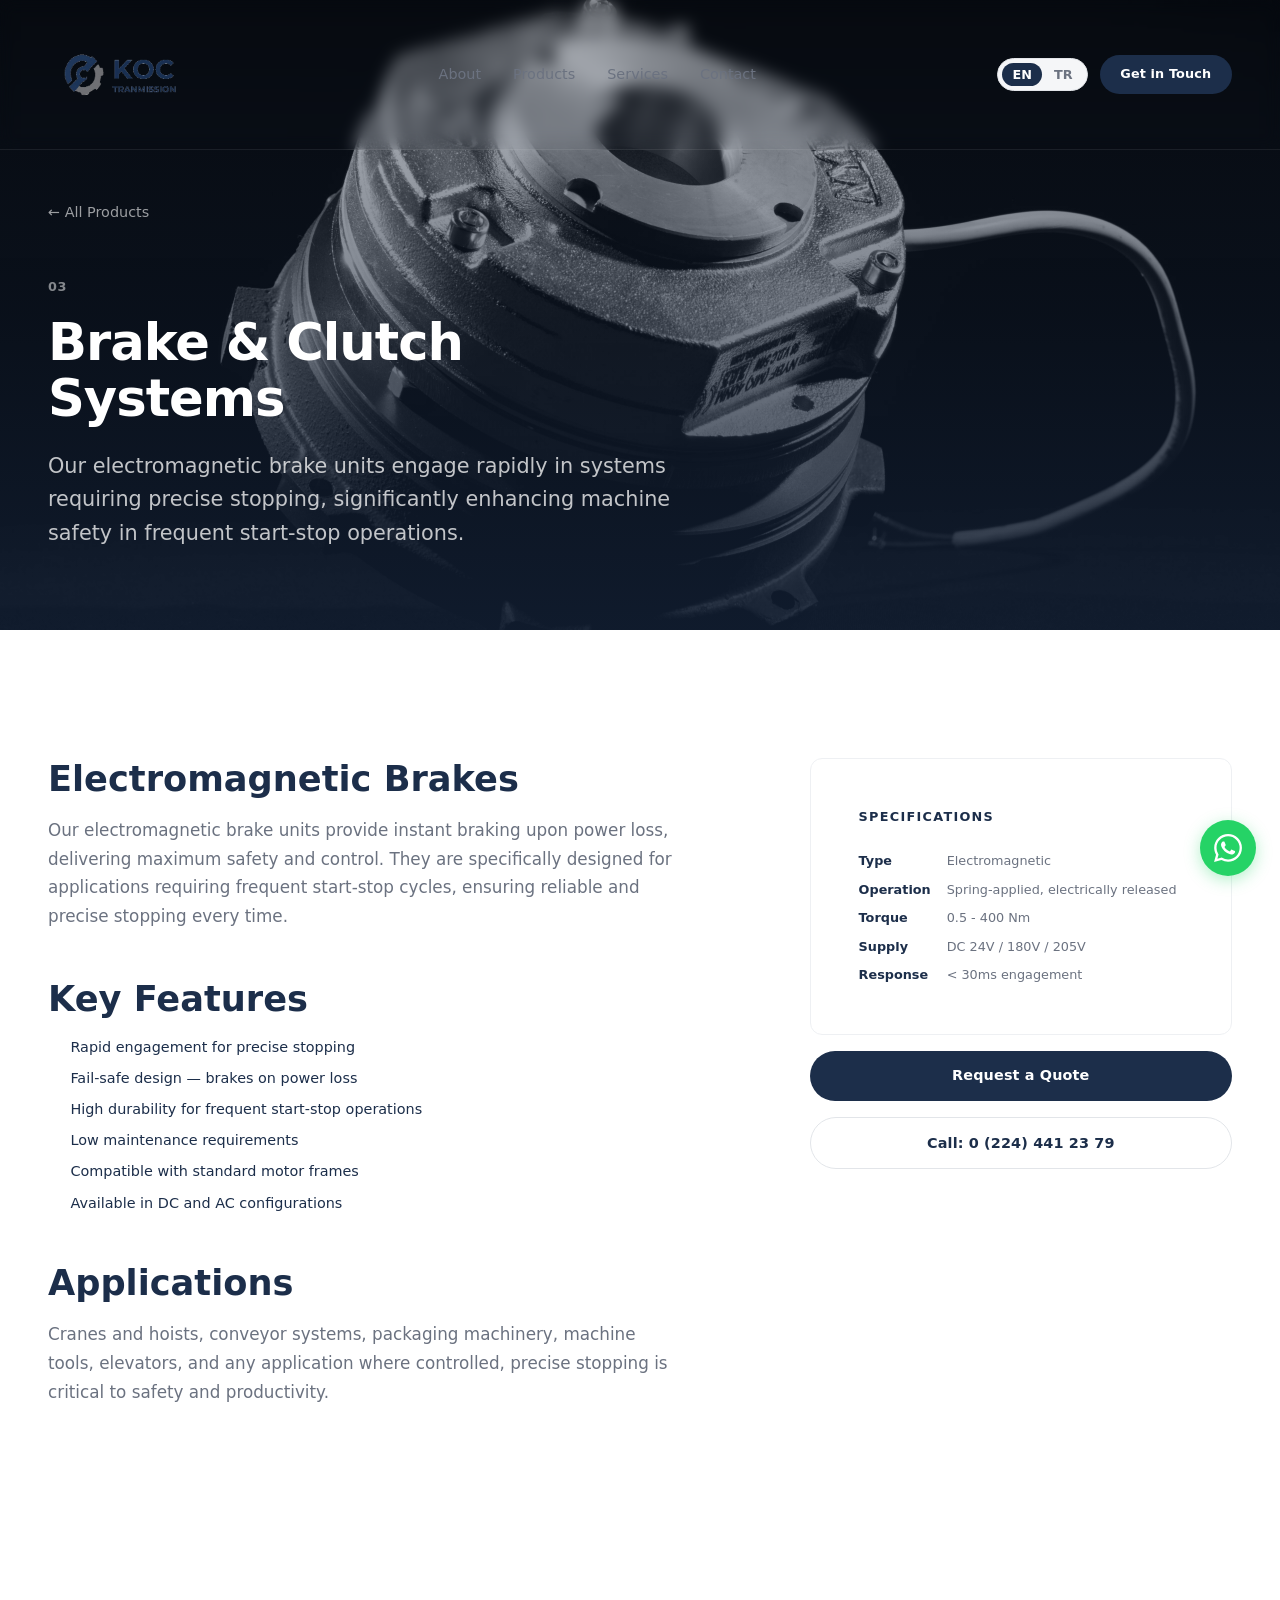
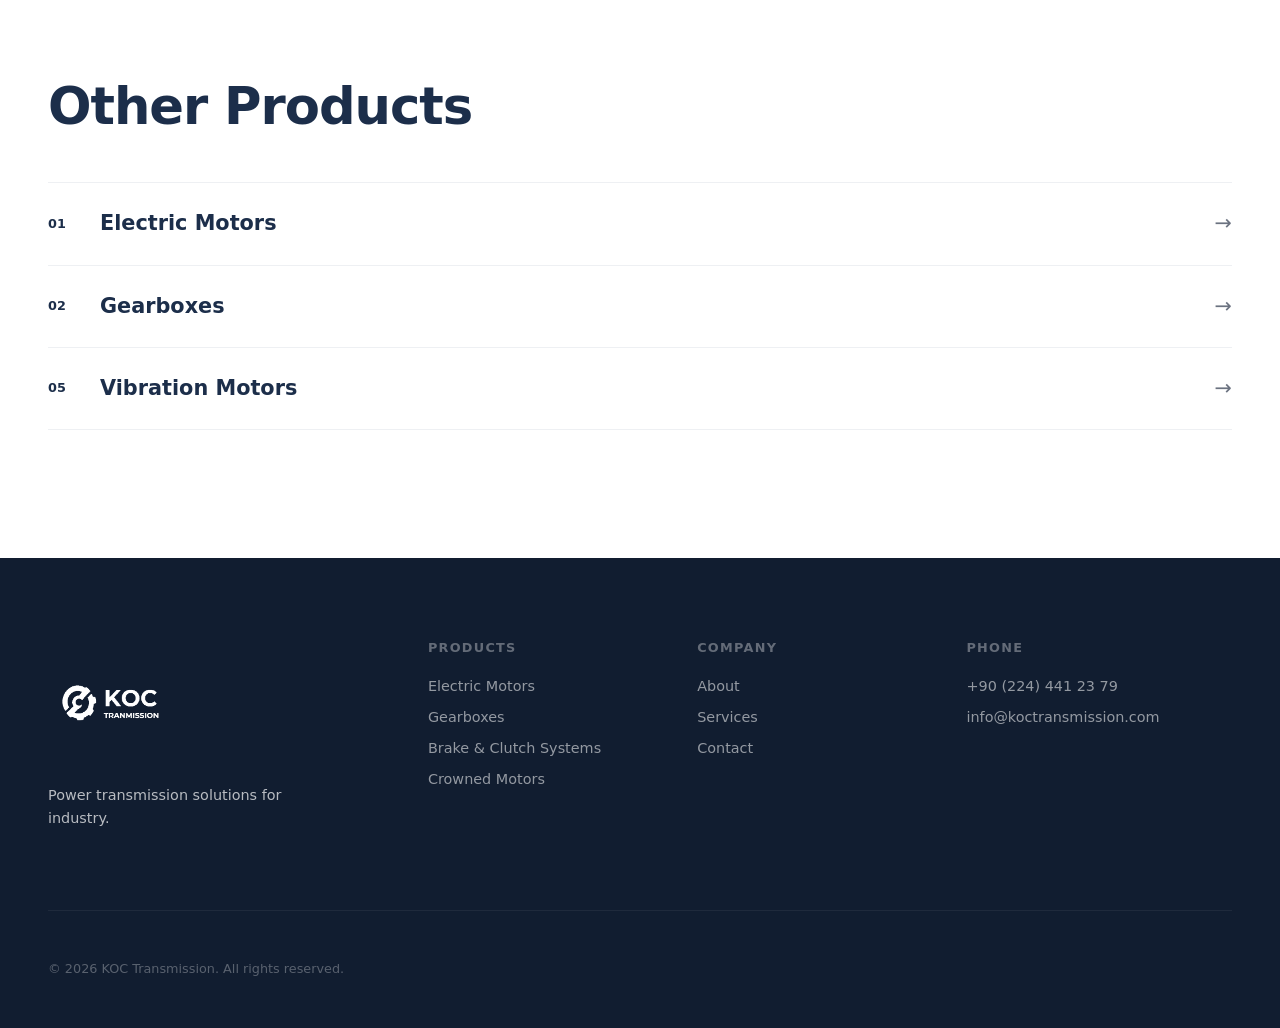
==== products/brake-clutch-systems.html @ 493fe233 "Initial commit: KOC Transmission site with logo/header/text updates" ====
<!DOCTYPE html>
<html lang="en">
<head>
  <meta charset="UTF-8">
  <meta name="viewport" content="width=device-width, initial-scale=1.0">
  <title>Brake & Clutch Systems — KOC Transmission</title>
  <meta name="description" content="Electromagnetic brakes and clutch systems for precise stopping and machine safety. KOC Transmission, Bursa.">
  <link rel="preconnect" href="https://api.fontshare.com">
  <link href="https://api.fontshare.com/v2/css?f[]=satoshi@400,500,700,900&display=swap" rel="stylesheet">
  <link rel="stylesheet" href="../css/style.css">
  <link rel="stylesheet" href="../css/product-detail.css">
</head>
<body>
  <nav class="nav nav--scrolled" id="nav">
    <div class="nav__inner">
      <a href="../index.html" class="nav__logo"><img src="../assets/logo.png" alt="KOC Transmission" class="nav__logo-img"></a>
      <div class="nav__links" id="navLinks"><a href="../index.html#about" data-i18n="nav.about">About</a><a href="../index.html#products" data-i18n="nav.products">Products</a><a href="../index.html#services" data-i18n="nav.services">Services</a><a href="../index.html#contact" data-i18n="nav.contact">Contact</a></div>
      <div class="nav__actions">
        <button class="lang-toggle" id="langToggle" aria-label="Switch language"><span class="lang-toggle__active">EN</span><span class="lang-toggle__inactive">TR</span></button>
        <a href="../index.html#contact" class="btn btn--primary btn--sm" data-i18n="nav.cta">Get in Touch</a>
        <button class="nav__burger" id="navBurger" aria-label="Toggle menu"><span></span><span></span><span></span></button>
      </div>
    </div>
  </nav>

  <section class="product-hero" style="background-image: url(../assets/photos/product-1.jpg)">
    <div class="container">
      <a href="../index.html#products" class="product-hero__back" data-i18n="product.back">&larr; All Products</a>
      <div class="product-hero__grid">
        <div class="product-hero__content" data-reveal>
          <span class="product-hero__index">03</span>
          <h1 class="product-hero__title" data-i18n="products.p3.title">Brake & Clutch Systems</h1>
          <p class="product-hero__lead" data-i18n="detail.p3.lead">Our electromagnetic brake units engage rapidly in systems requiring precise stopping, significantly enhancing machine safety in frequent start-stop operations.</p>
        </div>
        <div class="product-hero__icon" data-reveal>
          <svg width="80" height="80" viewBox="0 0 24 24" fill="none" stroke="currentColor" stroke-width="1"><rect x="3" y="3" width="18" height="18" rx="2"/><path d="M9 3v18M3 9h18"/></svg>
        </div>
      </div>
    </div>
  </section>

  <section class="product-detail section">
    <div class="container">
      <div class="product-detail__grid">
        <div class="product-detail__main" data-reveal>
          <h2 data-i18n="detail.p3.h1">Electromagnetic Brakes</h2>
          <p data-i18n="detail.p3.t1">Our electromagnetic brake units provide instant braking upon power loss, delivering maximum safety and control. They are specifically designed for applications requiring frequent start-stop cycles, ensuring reliable and precise stopping every time.</p>

          <h2 data-i18n="detail.p3.h2">Key Features</h2>
          <ul class="product-detail__features">
            <li data-i18n="detail.p3.f1">Rapid engagement for precise stopping</li>
            <li data-i18n="detail.p3.f2">Fail-safe design — brakes on power loss</li>
            <li data-i18n="detail.p3.f3">High durability for frequent start-stop operations</li>
            <li data-i18n="detail.p3.f4">Low maintenance requirements</li>
            <li data-i18n="detail.p3.f5">Compatible with standard motor frames</li>
            <li data-i18n="detail.p3.f6">Available in DC and AC configurations</li>
          </ul>

          <h2 data-i18n="detail.p3.h3">Applications</h2>
          <p data-i18n="detail.p3.t2">Cranes and hoists, conveyor systems, packaging machinery, machine tools, elevators, and any application where controlled, precise stopping is critical to safety and productivity.</p>
        </div>

        <aside class="product-detail__sidebar" data-reveal>
          <div class="product-detail__card">
            <h3 data-i18n="detail.sidebar.specs">Specifications</h3>
            <dl class="product-detail__specs">
              <dt data-i18n="detail.p3.s1l">Type</dt>
              <dd data-i18n="detail.p3.s1v">Electromagnetic</dd>
              <dt data-i18n="detail.p3.s2l">Operation</dt>
              <dd data-i18n="detail.p3.s2v">Spring-applied, electrically released</dd>
              <dt data-i18n="detail.p3.s3l">Torque</dt>
              <dd data-i18n="detail.p3.s3v">0.5 - 400 Nm</dd>
              <dt data-i18n="detail.p3.s4l">Supply</dt>
              <dd data-i18n="detail.p3.s4v">DC 24V / 180V / 205V</dd>
              <dt data-i18n="detail.p3.s5l">Response</dt>
              <dd data-i18n="detail.p3.s5v">< 30ms engagement</dd>
            </dl>
          </div>
          <a href="../index.html#contact" class="btn btn--primary btn--full" data-i18n="detail.cta">Request a Quote</a>
          <a href="tel:+902244412379" class="btn btn--ghost btn--full" data-i18n="detail.call">Call: 0 (224) 441 23 79</a>
        </aside>
      </div>
    </div>
  </section>

  <section class="related section">
    <div class="container">
      <h2 class="section__title" data-i18n="detail.related">Other Products</h2>
      <div class="related__grid">
        <a href="electric-motors.html" class="related__item" data-reveal><span class="related__num">01</span><span class="related__name" data-i18n="products.p1.title">Electric Motors</span><span class="related__arrow">&rarr;</span></a>
        <a href="gearboxes.html" class="related__item" data-reveal><span class="related__num">02</span><span class="related__name" data-i18n="products.p2.title">Gearboxes</span><span class="related__arrow">&rarr;</span></a>
        <a href="vibration-motors.html" class="related__item" data-reveal><span class="related__num">05</span><span class="related__name" data-i18n="products.p5.title">Vibration Motors</span><span class="related__arrow">&rarr;</span></a>
      </div>
    </div>
  </section>

  <footer class="footer"><div class="container"><div class="footer__grid"><div class="footer__brand"><img src="../assets/logo.png" alt="KOC Transmission" class="nav__logo-img"><p class="footer__tagline" data-i18n="footer.tagline">Power transmission solutions for industry.</p></div><div class="footer__col"><span class="footer__heading" data-i18n="footer.products">Products</span><a href="electric-motors.html" data-i18n="products.p1.title">Electric Motors</a><a href="gearboxes.html" data-i18n="products.p2.title">Gearboxes</a><a href="brake-clutch-systems.html" data-i18n="products.p3.title">Brake & Clutch Systems</a><a href="crowned-motors.html" data-i18n="products.p7.title">Crowned Motors</a></div><div class="footer__col"><span class="footer__heading" data-i18n="footer.company">Company</span><a href="../index.html#about" data-i18n="nav.about">About</a><a href="../index.html#services" data-i18n="nav.services">Services</a><a href="../index.html#contact" data-i18n="nav.contact">Contact</a></div><div class="footer__col"><span class="footer__heading" data-i18n="contact.phone">Phone</span><a href="tel:+902244412379">+90 (224) 441 23 79</a><a href="mailto:info@koctransmission.com">info@koctransmission.com</a></div></div><div class="footer__bottom"><p>&copy; 2026 KOC Transmission. <span data-i18n="footer.rights">All rights reserved.</span></p></div></div></footer>
  <a href="https://wa.me/905339537777" target="_blank" rel="noopener" class="whatsapp-fab" aria-label="WhatsApp"><svg width="28" height="28" viewBox="0 0 24 24" fill="currentColor"><path d="M17.472 14.382c-.297-.149-1.758-.867-2.03-.967-.273-.099-.471-.148-.67.15-.197.297-.767.966-.94 1.164-.173.199-.347.223-.644.075-.297-.15-1.255-.463-2.39-1.475-.883-.788-1.48-1.761-1.653-2.059-.173-.297-.018-.458.13-.606.134-.133.298-.347.446-.52.149-.174.198-.298.298-.497.099-.198.05-.371-.025-.52-.075-.149-.669-1.612-.916-2.207-.242-.579-.487-.5-.669-.51-.173-.008-.371-.01-.57-.01-.198 0-.52.074-.792.372-.272.297-1.04 1.016-1.04 2.479 0 1.462 1.065 2.875 1.213 3.074.149.198 2.096 3.2 5.077 4.487.709.306 1.262.489 1.694.625.712.227 1.36.195 1.871.118.571-.085 1.758-.719 2.006-1.413.248-.694.248-1.289.173-1.413-.074-.124-.272-.198-.57-.347m-5.421 7.403h-.004a9.87 9.87 0 01-5.031-1.378l-.361-.214-3.741.982.998-3.648-.235-.374a9.86 9.86 0 01-1.51-5.26c.001-5.45 4.436-9.884 9.888-9.884 2.64 0 5.122 1.03 6.988 2.898a9.825 9.825 0 012.893 6.994c-.003 5.45-4.437 9.884-9.885 9.884m8.413-18.297A11.815 11.815 0 0012.05 0C5.495 0 .16 5.335.157 11.892c0 2.096.547 4.142 1.588 5.945L.057 24l6.305-1.654a11.882 11.882 0 005.683 1.448h.005c6.554 0 11.89-5.335 11.893-11.893a11.821 11.821 0 00-3.48-8.413z"/></svg></a>
  <script src="../js/product-detail.js"></script>
</body>
</html>
---- css/style.css ----
/* ==========================================================================
   KOC TRANSMISSION — Design System
   Palette: Navy (#1c2e4a) / Grey (#8a8f96) / White (#ffffff)
   Font: Satoshi
   ========================================================================== */

*, *::before, *::after { margin: 0; padding: 0; box-sizing: border-box; }

:root {
  --c-navy: #1c2e4a;
  --c-navy-light: #2a4060;
  --c-navy-dark: #111d30;
  --c-grey: #8a8f96;
  --c-grey-light: #b0b4b9;
  --c-grey-dark: #5e6268;
  --c-white: #ffffff;
  --c-off-white: #f5f6f8;
  --c-bg: #ffffff;
  --c-bg-alt: #f5f6f8;
  --c-surface: #ffffff;
  --c-text: #1c2e4a;
  --c-text-muted: #6b7280;
  --c-accent: #1c2e4a;
  --c-accent-light: #2a4060;
  --c-border: #e2e5e9;
  --c-border-light: #eef0f3;

  --fs-xs: clamp(0.7rem, 0.65rem + 0.25vw, 0.8rem);
  --fs-sm: clamp(0.8rem, 0.75rem + 0.3vw, 0.9rem);
  --fs-base: clamp(0.95rem, 0.9rem + 0.3vw, 1.05rem);
  --fs-md: clamp(1.1rem, 1rem + 0.5vw, 1.3rem);
  --fs-lg: clamp(1.5rem, 1.2rem + 1.5vw, 2.2rem);
  --fs-xl: clamp(2rem, 1.5rem + 2.5vw, 3.2rem);
  --fs-xxl: clamp(2.5rem, 1.8rem + 3.5vw, 4.5rem);

  --sp-xs: 0.5rem;
  --sp-sm: 1rem;
  --sp-md: 1.5rem;
  --sp-lg: 3rem;
  --sp-xl: 5rem;
  --sp-xxl: 8rem;

  --ease-out: cubic-bezier(0.25, 0.46, 0.45, 0.94);
  --max-w: 1280px;
  --nav-h: 150px;
  --radius: 12px;
  --radius-sm: 8px;
}

html { scroll-behavior: smooth; -webkit-font-smoothing: antialiased; -moz-osx-font-smoothing: grayscale; }

body {
  font-family: 'Satoshi', system-ui, -apple-system, sans-serif;
  font-size: var(--fs-base);
  line-height: 1.6;
  color: var(--c-text);
  background: var(--c-bg);
  overflow-x: hidden;
}

a { color: inherit; text-decoration: none; transition: color 0.3s var(--ease-out); }
img { max-width: 100%; display: block; }
::selection { background: var(--c-navy); color: var(--c-white); }

.container { width: 100%; max-width: var(--max-w); margin: 0 auto; padding: 0 var(--sp-md); }
@media (min-width: 768px) { .container { padding: 0 var(--sp-lg); } }

/* --- SECTION --- */
.section { padding: var(--sp-xxl) 0; position: relative; }

.section__label {
  display: inline-block;
  font-size: var(--fs-xs);
  font-weight: 700;
  letter-spacing: 0.12em;
  text-transform: uppercase;
  color: var(--c-grey);
  margin-bottom: var(--sp-sm);
}

.section__title {
  font-size: var(--fs-xl);
  font-weight: 900;
  line-height: 1.1;
  letter-spacing: -0.02em;
  color: var(--c-navy);
  margin-bottom: var(--sp-md);
}

.section__desc {
  font-size: var(--fs-md);
  color: var(--c-text-muted);
  max-width: 540px;
  line-height: 1.5;
}

.section__header { margin-bottom: var(--sp-xl); }

/* --- BUTTONS --- */
.btn {
  display: inline-flex;
  align-items: center;
  justify-content: center;
  gap: 0.5rem;
  font-family: inherit;
  font-size: var(--fs-sm);
  font-weight: 600;
  letter-spacing: 0.01em;
  padding: 0.85rem 1.8rem;
  border-radius: 100px;
  border: none;
  cursor: pointer;
  transition: all 0.35s var(--ease-out);
  white-space: nowrap;
}

.btn--primary { background: var(--c-navy); color: var(--c-white); }
.btn--primary:hover {
  background: var(--c-navy-light);
  transform: translateY(-2px);
  box-shadow: 0 8px 24px rgba(28, 46, 74, 0.25);
}

.btn--ghost { background: transparent; color: var(--c-navy); border: 1.5px solid var(--c-border); }
.btn--ghost:hover { border-color: var(--c-navy); background: var(--c-navy); color: var(--c-white); }
.btn--sm { padding: 0.55rem 1.3rem; font-size: var(--fs-xs); }
.btn--full { width: 100%; }

/* ==========================================================================
   NAV
   ========================================================================== */
.nav {
  position: fixed;
  top: 0; left: 0; right: 0;
  z-index: 100;
  height: var(--nav-h);
  display: flex;
  align-items: center;
  transition: all 0.4s var(--ease-out);
  background: transparent;
}

.nav--scrolled {
  background: transparent;
  backdrop-filter: blur(8px);
  -webkit-backdrop-filter: blur(8px);
  border-bottom: 1px solid rgba(255, 255, 255, 0.08);
}

.nav__inner {
  display: flex;
  align-items: center;
  justify-content: space-between;
  width: 100%;
  max-width: var(--max-w);
  margin: 0 auto;
  padding: 0 var(--sp-md);
}
@media (min-width: 768px) { .nav__inner { padding: 0 var(--sp-lg); } }

.nav__logo {
  display: flex;
  align-items: center;
  gap: 0.5rem;
  z-index: 101;
}

.nav__logo-img {
  height: 150px;
  width: auto;
}

.footer__brand .nav__logo-img {
  height: 130px;
}

.nav__logo-mark {
  display: flex;
  align-items: center;
  justify-content: center;
  width: 38px;
  height: 38px;
  background: var(--c-navy);
  color: var(--c-white);
  font-size: 0.8rem;
  font-weight: 900;
  letter-spacing: 0.05em;
  border-radius: var(--radius-sm);
}

.nav__logo-text {
  font-size: var(--fs-sm);
  font-weight: 700;
  color: var(--c-navy);
  letter-spacing: -0.01em;
}

.nav__links { display: none; gap: 2rem; }
@media (min-width: 900px) { .nav__links { display: flex; } }

.nav__links a {
  font-size: var(--fs-sm);
  font-weight: 500;
  color: var(--c-text-muted);
  position: relative;
}
.nav__links a::after {
  content: '';
  position: absolute;
  bottom: -4px; left: 0;
  width: 0; height: 1.5px;
  background: var(--c-navy);
  transition: width 0.3s var(--ease-out);
}
.nav__links a:hover { color: var(--c-navy); }
.nav__links a:hover::after { width: 100%; }

.nav__actions { display: flex; align-items: center; gap: 0.75rem; z-index: 101; }

.lang-toggle {
  display: flex; align-items: center; gap: 2px;
  background: var(--c-bg-alt);
  border: 1px solid var(--c-border);
  border-radius: 100px;
  padding: 4px;
  cursor: pointer;
  font-family: inherit;
  font-size: var(--fs-xs);
  font-weight: 600;
}
.lang-toggle span {
  display: flex; align-items: center; justify-content: center;
  padding: 4px 10px;
  border-radius: 100px;
  transition: all 0.3s var(--ease-out);
}
.lang-toggle__active { background: var(--c-navy); color: var(--c-white); }
.lang-toggle__inactive { color: var(--c-text-muted); }

.nav__burger {
  display: flex; flex-direction: column; gap: 5px;
  background: none; border: none; cursor: pointer; padding: 4px;
}
@media (min-width: 900px) { .nav__burger { display: none; } }
.nav__burger span {
  display: block; width: 22px; height: 2px;
  background: var(--c-navy); border-radius: 2px;
  transition: all 0.3s var(--ease-out); transform-origin: center;
}
.nav__burger.active span:nth-child(1) { transform: rotate(45deg) translate(5px, 5px); }
.nav__burger.active span:nth-child(2) { opacity: 0; }
.nav__burger.active span:nth-child(3) { transform: rotate(-45deg) translate(5px, -5px); }

.nav__actions .btn { display: none; }
@media (min-width: 900px) { .nav__actions .btn { display: inline-flex; } }

.nav__links.mobile-open {
  display: flex; flex-direction: column;
  position: fixed; top: 0; left: 0; right: 0; bottom: 0;
  background: var(--c-white); z-index: 100;
  align-items: center; justify-content: center; gap: 2.5rem;
}
.nav__links.mobile-open a { font-size: var(--fs-lg); font-weight: 700; color: var(--c-navy); }

/* ==========================================================================
   HERO
   ========================================================================== */
.hero {
  min-height: 100dvh;
  display: flex;
  align-items: center;
  position: relative;
  padding: calc(var(--nav-h) + var(--sp-lg)) var(--sp-md) var(--sp-lg);
  overflow: hidden;
  background: linear-gradient(135deg, var(--c-navy-dark) 0%, var(--c-navy) 50%, var(--c-navy-light) 100%);
  background-size: cover;
  background-position: center;
  color: var(--c-white);
}

.hero[style*="background-image"] .hero__bg {
  background: linear-gradient(135deg, rgba(17,29,48,0.88) 0%, rgba(28,46,74,0.82) 50%, rgba(42,64,96,0.78) 100%);
}

.hero__bg {
  position: absolute; inset: 0;
  background:
    radial-gradient(ellipse 70% 50% at 80% 30%, rgba(255,255,255,0.04) 0%, transparent 70%),
    radial-gradient(ellipse 50% 40% at 10% 80%, rgba(138,143,150,0.08) 0%, transparent 70%);
  pointer-events: none;
}

.hero__bg::before {
  content: '';
  position: absolute;
  top: 10%; right: -5%;
  width: 400px; height: 400px;
  border-radius: 50%;
  border: 1px solid rgba(255,255,255,0.06);
  animation: heroOrb 20s linear infinite;
}
.hero__bg::after {
  content: '';
  position: absolute;
  bottom: 15%; left: 5%;
  width: 250px; height: 250px;
  border-radius: 50%;
  border: 1px solid rgba(255,255,255,0.04);
  animation: heroOrb 15s linear infinite reverse;
}
@keyframes heroOrb { from { transform: rotate(0deg); } to { transform: rotate(360deg); } }

.hero__content { position: relative; max-width: 720px; z-index: 1; margin: 0 auto; }
@media (min-width: 768px) {
  .hero { padding-left: var(--sp-lg); padding-right: var(--sp-lg); }
  .hero__content { margin: 0; margin-left: 5%; }
}

.hero__label { margin-bottom: var(--sp-md); }
.hero__label span {
  display: inline-block;
  font-size: var(--fs-xs);
  font-weight: 700;
  letter-spacing: 0.14em;
  text-transform: uppercase;
  color: rgba(255,255,255,0.7);
  padding: 6px 14px;
  border: 1px solid rgba(255,255,255,0.2);
  border-radius: 100px;
}

.hero__title {
  font-size: var(--fs-xxl);
  font-weight: 900;
  line-height: 1.05;
  letter-spacing: -0.03em;
  color: var(--c-white);
  margin-bottom: var(--sp-md);
}
.hero__title--accent { color: var(--c-grey-light); }

.hero__sub {
  font-size: var(--fs-md);
  color: rgba(255,255,255,0.7);
  line-height: 1.6;
  max-width: 520px;
  margin-bottom: var(--sp-lg);
}

.hero__actions { display: flex; flex-wrap: wrap; gap: var(--sp-sm); margin-bottom: var(--sp-xl); }
.hero__actions .btn--primary { background: var(--c-white); color: var(--c-navy); }
.hero__actions .btn--primary:hover { background: var(--c-off-white); box-shadow: 0 8px 24px rgba(0,0,0,0.2); }
.hero__actions .btn--ghost { border-color: rgba(255,255,255,0.3); color: var(--c-white); }
.hero__actions .btn--ghost:hover { background: rgba(255,255,255,0.1); border-color: rgba(255,255,255,0.5); color: var(--c-white); }

.hero__stats {
  display: flex;
  gap: var(--sp-lg);
  padding-top: var(--sp-lg);
  border-top: 1px solid rgba(255,255,255,0.12);
}
.hero__stat { display: flex; flex-direction: column; }
.hero__stat-row { display: flex; align-items: baseline; }
.hero__stat-num { font-size: var(--fs-lg); font-weight: 900; color: var(--c-white); line-height: 1; }
.hero__stat-plus { font-size: var(--fs-lg); font-weight: 900; color: var(--c-grey-light); line-height: 1; }
.hero__stat-label { font-size: var(--fs-xs); color: rgba(255,255,255,0.5); margin-top: 4px; }

.hero__scroll {
  position: absolute;
  bottom: 2rem; right: 2rem;
  display: none;
  flex-direction: column;
  align-items: center;
  gap: 0.75rem;
}
@media (min-width: 768px) { .hero__scroll { display: flex; } }
.hero__scroll span {
  font-size: var(--fs-xs);
  letter-spacing: 0.1em;
  text-transform: uppercase;
  color: rgba(255,255,255,0.4);
  writing-mode: vertical-rl;
}
.hero__scroll-line {
  width: 1px; height: 60px;
  background: rgba(255,255,255,0.15);
  position: relative; overflow: hidden;
}
.hero__scroll-line::after {
  content: '';
  position: absolute; top: -100%; left: 0;
  width: 100%; height: 40%;
  background: var(--c-white);
  animation: scrollLine 2s var(--ease-out) infinite;
}
@keyframes scrollLine { 0% { top: -40%; } 100% { top: 100%; } }

/* ==========================================================================
   ABOUT
   ========================================================================== */
.about { background: var(--c-bg-alt); }
.about__grid { display: grid; gap: var(--sp-xl); }
@media (min-width: 768px) {
  .about__grid { grid-template-columns: 1fr 1.3fr; gap: var(--sp-xxl); align-items: start; }
}
.about__left .section__title { position: sticky; top: calc(var(--nav-h) + var(--sp-lg)); }
/* About images */
.about__images {
  margin-top: var(--sp-lg);
}
.about__img {
  width: 100%;
  object-fit: cover;
  border-radius: var(--radius);
}
.about__img--full { height: 300px; }
@media (max-width: 600px) {
  .about__img--full { height: 200px; }
}

.about__lead { font-size: var(--fs-md); color: var(--c-text); line-height: 1.6; margin-bottom: var(--sp-md); font-weight: 500; }
.about__text { font-size: var(--fs-base); color: var(--c-text-muted); line-height: 1.7; margin-bottom: var(--sp-lg); }

.about__highlights {
  display: flex; flex-wrap: wrap; gap: var(--sp-md);
  padding-top: var(--sp-lg);
  border-top: 1px solid var(--c-border);
}
.about__highlight { display: flex; flex-direction: column; min-width: 120px; }
.about__highlight-num { font-size: var(--fs-lg); font-weight: 900; color: var(--c-navy); line-height: 1; }
.about__highlight-label { font-size: var(--fs-sm); font-weight: 700; color: var(--c-navy); }
.about__highlight-sub { font-size: var(--fs-xs); color: var(--c-text-muted); margin-top: 2px; }

/* ==========================================================================
   PRODUCTS
   ========================================================================== */
.products__grid { display: grid; gap: var(--sp-sm); }
@media (min-width: 600px) { .products__grid { grid-template-columns: repeat(2, 1fr); } }
@media (min-width: 1000px) {
  .products__grid { grid-template-columns: repeat(2, 1fr); }
  .product-card--featured { grid-row: span 2; }
}

.product-card {
  position: relative;
  display: flex; flex-direction: column;
  border-radius: var(--radius);
  transition: all 0.4s var(--ease-out);
  overflow: hidden;
  cursor: pointer;
  min-height: 320px;
  border: none;
}
.product-card:hover {
  transform: translateY(-4px);
  box-shadow: 0 20px 60px rgba(28, 46, 74, 0.2);
}

.product-card__img {
  position: absolute;
  inset: 0;
  width: 100%;
  height: 100%;
  object-fit: cover;
  transition: transform 0.6s var(--ease-out);
  z-index: 0;
}
.product-card:hover .product-card__img { transform: scale(1.08); }

.product-card__body {
  position: relative;
  z-index: 1;
  padding: var(--sp-lg);
  display: flex;
  flex-direction: column;
  flex: 1;
  justify-content: flex-end;
  background: linear-gradient(0deg, rgba(17,29,48,0.92) 0%, rgba(17,29,48,0.6) 50%, rgba(17,29,48,0.15) 100%);
}

.product-card__index { font-size: var(--fs-xs); font-weight: 700; color: rgba(255,255,255,0.5); margin-bottom: var(--sp-xs); }
.product-card__title { font-size: var(--fs-md); font-weight: 700; color: var(--c-white); margin-bottom: var(--sp-xs); line-height: 1.2; }
.product-card__desc { font-size: var(--fs-sm); color: rgba(255,255,255,0.7); line-height: 1.5; }
.product-card__link {
  display: inline-block; margin-top: var(--sp-sm);
  font-size: var(--fs-xs); font-weight: 600;
  color: var(--c-white); letter-spacing: 0.02em;
  transition: letter-spacing 0.3s var(--ease-out);
  opacity: 0.8;
}
.product-card:hover .product-card__link { letter-spacing: 0.06em; opacity: 1; }

/* Featured card - taller */
.product-card--featured { min-height: 400px; }
@media (min-width: 1000px) { .product-card--featured { grid-row: span 2; min-height: auto; } }

/* Tool card (no image) */
.product-card--tool {
  background: var(--c-bg-alt);
  border: 2px dashed var(--c-border);
  min-height: 200px;
}
.product-card--tool .product-card__body {
  background: none;
  justify-content: center;
}
.product-card--tool .product-card__index { color: var(--c-text-muted); }
.product-card--tool .product-card__title { color: var(--c-navy); }
.product-card--tool .product-card__desc { color: var(--c-text-muted); }
.product-card--tool .product-card__link { color: var(--c-navy); }

/* ==========================================================================
   PARTNERS
   ========================================================================== */
.partners { background: var(--c-white); padding: var(--sp-xl) 0; }
.partners .section__header { text-align: center; }
.partners .section__title { margin: 0 auto var(--sp-md); }

.partners__grid {
  display: grid;
  grid-template-columns: repeat(4, 1fr);
  gap: var(--sp-md);
  align-items: center;
}
@media (max-width: 768px) { .partners__grid { grid-template-columns: repeat(3, 1fr); } }
@media (max-width: 480px) { .partners__grid { grid-template-columns: repeat(2, 1fr); } }

.partners__item {
  display: flex;
  align-items: center;
  justify-content: center;
  padding: var(--sp-md);
  background: var(--c-bg-alt);
  border-radius: var(--radius-sm);
  border: 1px solid var(--c-border-light);
  transition: all 0.3s var(--ease-out);
  min-height: 80px;
}
.partners__item:hover {
  border-color: var(--c-border);
  box-shadow: 0 4px 16px rgba(28, 46, 74, 0.06);
}
.partners__item img {
  max-height: 50px;
  max-width: 120px;
  width: auto;
  object-fit: contain;
  filter: grayscale(100%);
  opacity: 0.6;
  transition: all 0.3s var(--ease-out);
}
.partners__item:hover img {
  filter: grayscale(0%);
  opacity: 1;
}

/* ==========================================================================
   SERVICES
   ========================================================================== */
.services { background: var(--c-bg-alt); }
.services__list { display: flex; flex-direction: column; }

.service {
  display: flex; gap: var(--sp-md);
  padding: var(--sp-lg) 0;
  border-bottom: 1px solid var(--c-border-light);
  transition: all 0.3s var(--ease-out);
}
.service:first-child { border-top: 1px solid var(--c-border-light); }
.service:hover { padding-left: var(--sp-sm); }

.service__num { font-size: var(--fs-xs); font-weight: 700; color: var(--c-grey); min-width: 32px; padding-top: 4px; }
.service__content { flex: 1; }
.service__title { font-size: var(--fs-md); font-weight: 700; color: var(--c-navy); margin-bottom: 0.35rem; }
.service__desc { font-size: var(--fs-sm); color: var(--c-text-muted); line-height: 1.6; max-width: 600px; }
@media (min-width: 768px) {
  .service { gap: var(--sp-lg); }
  .service__num { font-size: var(--fs-sm); min-width: 48px; }
}

/* ==========================================================================
   CONTACT
   ========================================================================== */
.contact__grid { display: grid; gap: var(--sp-xl); }
@media (min-width: 768px) { .contact__grid { grid-template-columns: 1fr 1fr; gap: var(--sp-xxl); } }

.contact__text { font-size: var(--fs-base); color: var(--c-text-muted); line-height: 1.7; margin-bottom: var(--sp-lg); }
.contact__details { display: flex; flex-direction: column; gap: var(--sp-md); }
.contact__detail { display: flex; flex-direction: column; gap: 2px; }
.contact__detail-label {
  font-size: var(--fs-xs); font-weight: 700;
  letter-spacing: 0.1em; text-transform: uppercase;
  color: var(--c-grey); margin-bottom: 4px;
}
.contact__detail a, .contact__detail p { font-size: var(--fs-sm); color: var(--c-text-muted); line-height: 1.6; }
.contact__detail a:hover { color: var(--c-navy); }

.contact__form {
  background: var(--c-bg-alt);
  padding: var(--sp-lg);
  border: 1px solid var(--c-border-light);
  border-radius: var(--radius);
}
.form__group { margin-bottom: var(--sp-md); }
.form__group label { display: block; font-size: var(--fs-xs); font-weight: 600; color: var(--c-text); margin-bottom: 6px; }
.form__group input, .form__group textarea {
  width: 100%; font-family: inherit; font-size: var(--fs-sm);
  padding: 0.75rem 1rem;
  border: 1px solid var(--c-border);
  border-radius: var(--radius-sm);
  background: var(--c-white);
  color: var(--c-text);
  transition: border-color 0.3s var(--ease-out), box-shadow 0.3s var(--ease-out);
  outline: none;
}
.form__group input:focus, .form__group textarea:focus {
  border-color: var(--c-navy);
  box-shadow: 0 0 0 3px rgba(28, 46, 74, 0.08);
}
.form__group textarea { resize: vertical; min-height: 120px; }

/* ==========================================================================
   FOOTER
   ========================================================================== */
.footer {
  background: var(--c-navy-dark);
  color: rgba(255, 255, 255, 0.7);
  padding: var(--sp-xl) 0 var(--sp-lg);
}
.footer__grid { display: grid; gap: var(--sp-lg); margin-bottom: var(--sp-xl); }
@media (min-width: 768px) { .footer__grid { grid-template-columns: 1.5fr 1fr 1fr 1.2fr; } }

.footer__brand .nav__logo-mark { margin-bottom: var(--sp-sm); background: rgba(255,255,255,0.1); }
.footer__brand .nav__logo-img { margin-bottom: var(--sp-sm); filter: brightness(0) invert(1); }
.footer__tagline { font-size: var(--fs-sm); line-height: 1.6; max-width: 260px; }

.footer__col { display: flex; flex-direction: column; gap: 0.5rem; }
.footer__heading { font-size: var(--fs-xs); font-weight: 700; letter-spacing: 0.1em; text-transform: uppercase; color: rgba(255,255,255,0.35); margin-bottom: 0.5rem; }
.footer__col a { font-size: var(--fs-sm); color: rgba(255,255,255,0.55); transition: color 0.3s var(--ease-out); }
.footer__col a:hover { color: var(--c-white); }

.footer__bottom { padding-top: var(--sp-lg); border-top: 1px solid rgba(255,255,255,0.06); }
.footer__bottom p { font-size: var(--fs-xs); color: rgba(255,255,255,0.3); }

/* ==========================================================================
   WHATSAPP FAB
   ========================================================================== */
.whatsapp-fab {
  position: fixed; bottom: 1.5rem; right: 1.5rem;
  z-index: 90;
  width: 56px; height: 56px;
  display: flex; align-items: center; justify-content: center;
  background: #25d366; color: #fff;
  border-radius: 50%;
  box-shadow: 0 4px 16px rgba(37, 211, 102, 0.35);
  transition: all 0.35s var(--ease-out);
}
.whatsapp-fab:hover { transform: translateY(-3px) scale(1.05); box-shadow: 0 8px 28px rgba(37, 211, 102, 0.45); }

/* ==========================================================================
   REVEAL
   ========================================================================== */
[data-reveal] {
  opacity: 0;
  transform: translateY(30px);
  transition: opacity 0.8s var(--ease-out), transform 0.8s var(--ease-out);
}
[data-reveal].revealed { opacity: 1; transform: translateY(0); }
[data-reveal]:nth-child(2) { transition-delay: 0.1s; }
[data-reveal]:nth-child(3) { transition-delay: 0.2s; }
[data-reveal]:nth-child(4) { transition-delay: 0.3s; }
[data-reveal]:nth-child(5) { transition-delay: 0.15s; }
[data-reveal]:nth-child(6) { transition-delay: 0.25s; }
[data-reveal]:nth-child(7) { transition-delay: 0.35s; }
[data-reveal]:nth-child(8) { transition-delay: 0.45s; }

/* ==========================================================================
   RESPONSIVE
   ========================================================================== */
@media (max-width: 600px) {
  .hero__stats { flex-direction: column; gap: var(--sp-md); }
  .hero__stats .hero__stat { flex-direction: row; align-items: baseline; gap: var(--sp-xs); }
  .product-card { padding: var(--sp-md); }
  .contact__form { padding: var(--sp-md); }
}

@media (prefers-reduced-motion: reduce) {
  *, *::before, *::after { animation-duration: 0.01ms !important; transition-duration: 0.01ms !important; }
  [data-reveal] { opacity: 1; transform: none; }
  html { scroll-behavior: auto; }
}
---- css/product-detail.css ----
/* ==========================================================================
   PRODUCT DETAIL PAGES
   ========================================================================== */

/* --- Product Hero (full-image background) --- */
.product-hero {
  position: relative;
  min-height: 420px;
  display: flex;
  align-items: flex-end;
  padding: calc(var(--nav-h) + var(--sp-lg)) 0 var(--sp-xl);
  background-size: cover;
  background-position: center;
  overflow: hidden;
}

.product-hero::before {
  content: '';
  position: absolute;
  inset: 0;
  background: linear-gradient(0deg, rgba(17,29,48,0.92) 0%, rgba(17,29,48,0.55) 50%, rgba(17,29,48,0.3) 100%);
  z-index: 1;
}

.product-hero .container { position: relative; z-index: 2; }

.product-hero__back {
  display: inline-flex;
  align-items: center;
  font-size: var(--fs-sm);
  font-weight: 500;
  color: rgba(255,255,255,0.6);
  margin-bottom: var(--sp-lg);
  transition: color 0.3s var(--ease-out);
}
.product-hero__back:hover { color: var(--c-white); }

.product-hero__grid {
  display: flex;
  justify-content: space-between;
  align-items: flex-end;
  gap: var(--sp-lg);
}

.product-hero__content { max-width: 640px; }

.product-hero__index {
  display: inline-block;
  font-size: var(--fs-xs);
  font-weight: 700;
  color: rgba(255,255,255,0.5);
  letter-spacing: 0.05em;
  margin-bottom: var(--sp-sm);
}

.product-hero__title {
  font-size: var(--fs-xl);
  font-weight: 900;
  line-height: 1.1;
  letter-spacing: -0.02em;
  color: var(--c-white);
  margin-bottom: var(--sp-md);
}

.product-hero__lead {
  font-size: var(--fs-md);
  color: rgba(255,255,255,0.75);
  line-height: 1.6;
}

.product-hero__icon { display: none; }

@media (min-width: 768px) {
  .product-hero { min-height: 480px; }
}

/* --- Product Detail Grid --- */
.product-detail__grid {
  display: grid;
  gap: var(--sp-xl);
}

@media (min-width: 768px) {
  .product-detail__grid {
    grid-template-columns: 1.5fr 1fr;
    gap: var(--sp-xxl);
    align-items: start;
  }
}

.product-detail__main h2 {
  font-size: var(--fs-lg);
  font-weight: 700;
  color: var(--c-accent);
  margin-top: var(--sp-lg);
  margin-bottom: var(--sp-sm);
  line-height: 1.2;
}

.product-detail__main h2:first-child {
  margin-top: 0;
}

.product-detail__main p {
  font-size: var(--fs-base);
  color: var(--c-text-muted);
  line-height: 1.7;
  margin-bottom: var(--sp-sm);
}

/* Feature list */
.product-detail__features {
  list-style: none;
  padding: 0;
  margin: 0 0 var(--sp-md);
  display: flex;
  flex-direction: column;
  gap: 0.6rem;
}

.product-detail__features li {
  position: relative;
  padding-left: 1.4rem;
  font-size: var(--fs-sm);
  color: var(--c-text);
  line-height: 1.5;
}

.product-detail__features li::before {
  content: '';
  position: absolute;
  left: 0;
  top: 0.55em;
  width: 6px;
  height: 6px;
  border-radius: 50%;
  background: var(--accent, var(--c-accent-warm));
}

/* Type cards (gearboxes page) */
.product-detail__types {
  display: grid;
  gap: var(--sp-sm);
  margin: var(--sp-md) 0;
}

@media (min-width: 600px) {
  .product-detail__types {
    grid-template-columns: 1fr 1fr;
  }
}

.product-detail__type {
  padding: var(--sp-md);
  background: var(--c-bg);
  border: 1px solid var(--c-border-light);
  border-radius: var(--radius-sm);
}

.product-detail__type h3 {
  font-size: var(--fs-sm);
  font-weight: 700;
  color: var(--c-accent);
  margin-bottom: 0.35rem;
}

.product-detail__type p {
  font-size: var(--fs-xs);
  color: var(--c-text-muted);
  line-height: 1.5;
  margin: 0;
}

/* --- Sidebar --- */
.product-detail__sidebar {
  display: flex;
  flex-direction: column;
  gap: var(--sp-sm);
  position: sticky;
  top: calc(var(--nav-h) + var(--sp-lg));
}

.product-detail__card {
  background: var(--c-bg);
  border: 1px solid var(--c-border-light);
  border-radius: var(--radius);
  padding: var(--sp-lg);
}

.product-detail__card h3 {
  font-size: var(--fs-xs);
  font-weight: 700;
  letter-spacing: 0.1em;
  text-transform: uppercase;
  color: var(--c-accent-warm);
  margin-bottom: var(--sp-md);
}

.product-detail__specs {
  display: grid;
  grid-template-columns: auto 1fr;
  gap: 0.5rem 1rem;
}

.product-detail__specs dt {
  font-size: var(--fs-xs);
  font-weight: 600;
  color: var(--c-text);
}

.product-detail__specs dd {
  font-size: var(--fs-xs);
  color: var(--c-text-muted);
  margin: 0;
}

/* --- Related Products --- */
.related {
  background: var(--c-surface);
}

.related .section__title {
  margin-bottom: var(--sp-lg);
}

.related__grid {
  display: flex;
  flex-direction: column;
}

.related__item {
  display: flex;
  align-items: center;
  gap: var(--sp-md);
  padding: var(--sp-md) 0;
  border-bottom: 1px solid var(--c-border-light);
  transition: padding-left 0.3s var(--ease-out);
}

.related__item:first-child {
  border-top: 1px solid var(--c-border-light);
}

.related__item:hover {
  padding-left: var(--sp-sm);
}

.related__num {
  font-size: var(--fs-xs);
  font-weight: 700;
  color: var(--c-accent-warm);
  min-width: 28px;
}

.related__name {
  flex: 1;
  font-size: var(--fs-md);
  font-weight: 600;
  color: var(--c-accent);
}

.related__arrow {
  font-size: var(--fs-md);
  color: var(--c-text-muted);
  transition: transform 0.3s var(--ease-out);
}

.related__item:hover .related__arrow {
  transform: translateX(4px);
}
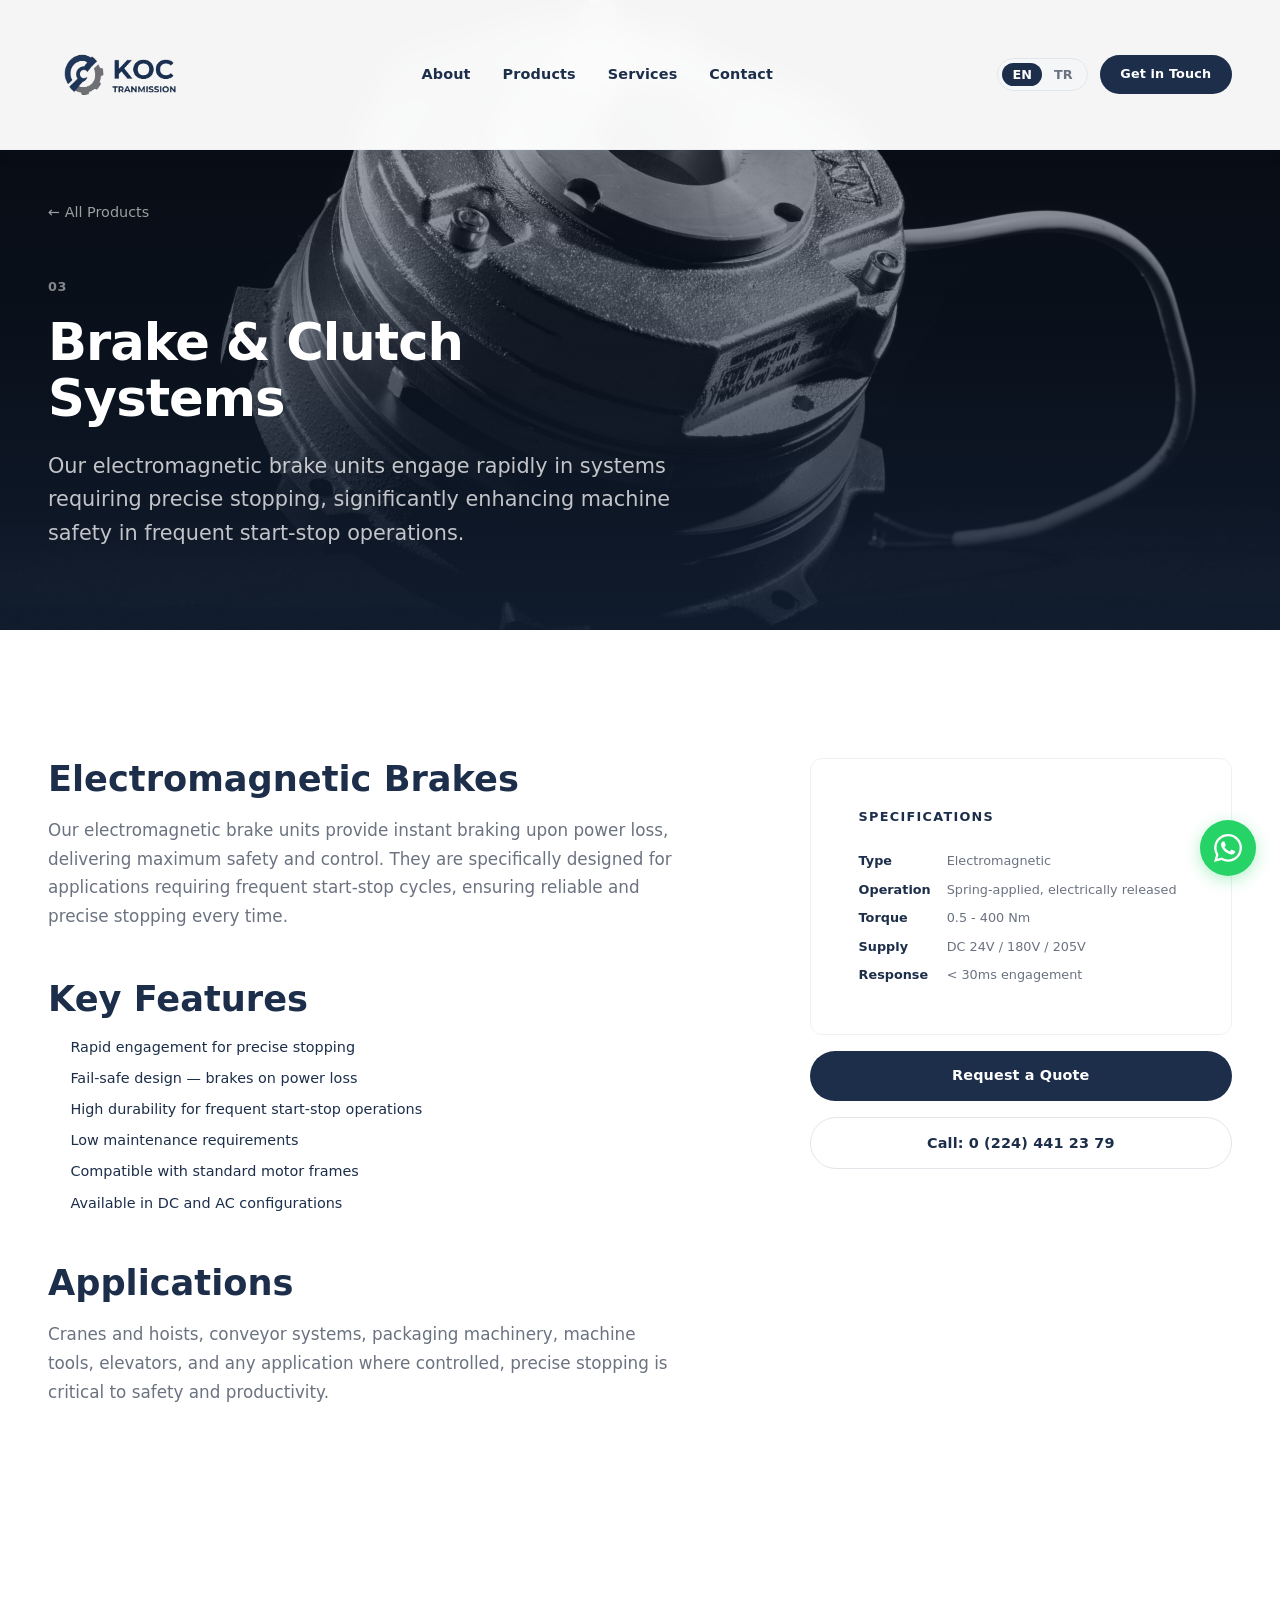
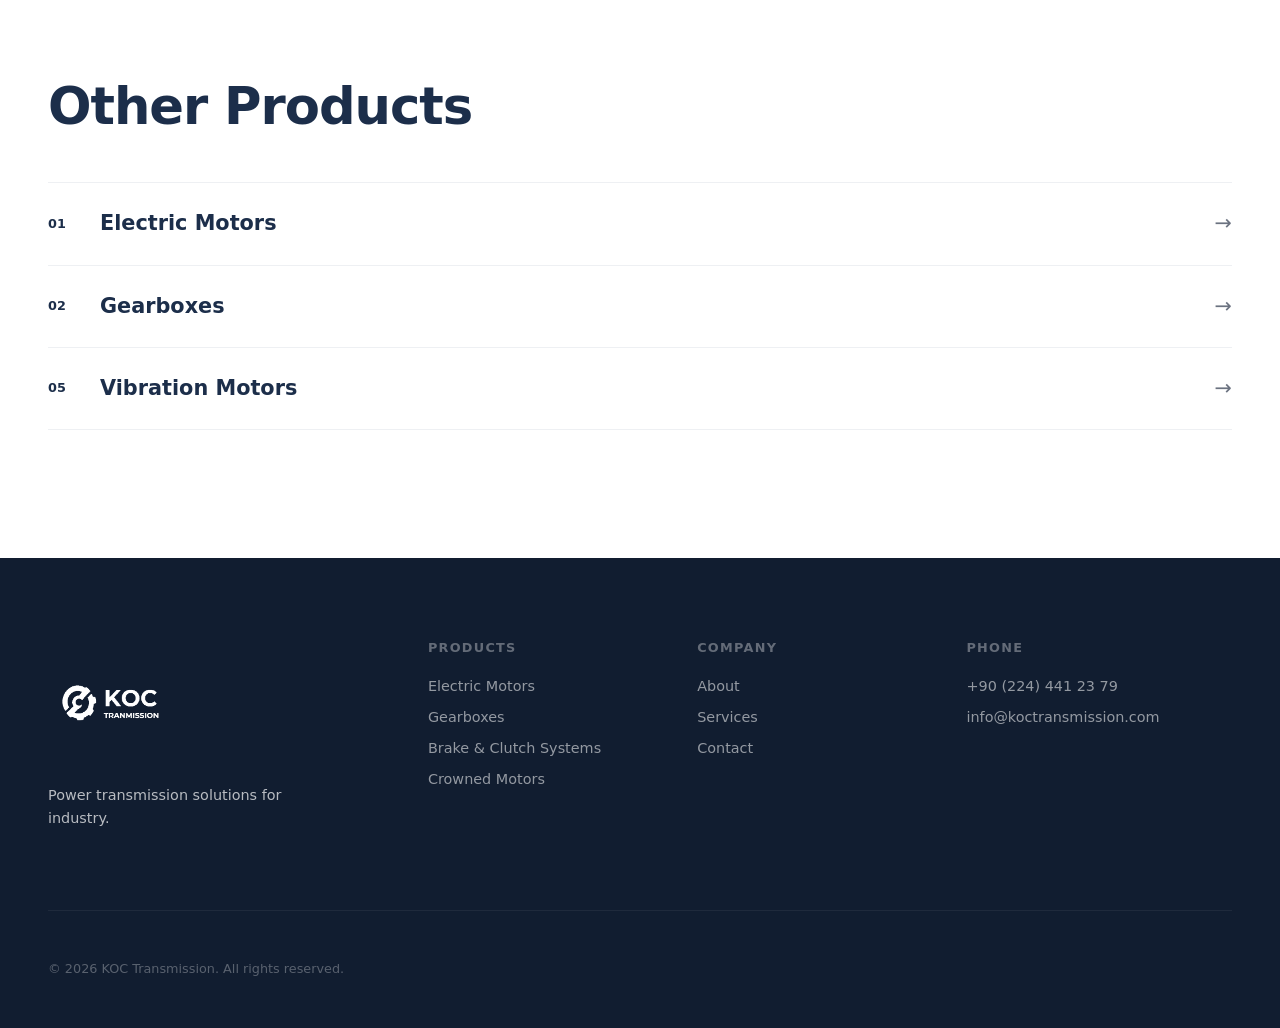
==== commit b6a735b5: "add sticky readable nav and scroll-to-top button - nav: solid white background + shadow when scrolle" ====
--- a/products/brake-clutch-systems.html
+++ b/products/brake-clutch-systems.html
@@ -95,6 +95,7 @@
   </section>
 
   <footer class="footer"><div class="container"><div class="footer__grid"><div class="footer__brand"><img src="../assets/logo.png" alt="KOC Transmission" class="nav__logo-img"><p class="footer__tagline" data-i18n="footer.tagline">Power transmission solutions for industry.</p></div><div class="footer__col"><span class="footer__heading" data-i18n="footer.products">Products</span><a href="electric-motors.html" data-i18n="products.p1.title">Electric Motors</a><a href="gearboxes.html" data-i18n="products.p2.title">Gearboxes</a><a href="brake-clutch-systems.html" data-i18n="products.p3.title">Brake & Clutch Systems</a><a href="crowned-motors.html" data-i18n="products.p7.title">Crowned Motors</a></div><div class="footer__col"><span class="footer__heading" data-i18n="footer.company">Company</span><a href="../index.html#about" data-i18n="nav.about">About</a><a href="../index.html#services" data-i18n="nav.services">Services</a><a href="../index.html#contact" data-i18n="nav.contact">Contact</a></div><div class="footer__col"><span class="footer__heading" data-i18n="contact.phone">Phone</span><a href="tel:+902244412379">+90 (224) 441 23 79</a><a href="mailto:info@koctransmission.com">info@koctransmission.com</a></div></div><div class="footer__bottom"><p>&copy; 2026 KOC Transmission. <span data-i18n="footer.rights">All rights reserved.</span></p></div></div></footer>
+  <button class="scroll-top" id="scrollTop" aria-label="Scroll to top" title="Scroll to top"><svg viewBox="0 0 24 24" fill="none" stroke="currentColor" stroke-width="2.5" stroke-linecap="round" stroke-linejoin="round" aria-hidden="true"><path d="M18 15l-6-6-6 6"/></svg></button>
   <a href="https://wa.me/905339537777" target="_blank" rel="noopener" class="whatsapp-fab" aria-label="WhatsApp"><svg width="28" height="28" viewBox="0 0 24 24" fill="currentColor"><path d="M17.472 14.382c-.297-.149-1.758-.867-2.03-.967-.273-.099-.471-.148-.67.15-.197.297-.767.966-.94 1.164-.173.199-.347.223-.644.075-.297-.15-1.255-.463-2.39-1.475-.883-.788-1.48-1.761-1.653-2.059-.173-.297-.018-.458.13-.606.134-.133.298-.347.446-.52.149-.174.198-.298.298-.497.099-.198.05-.371-.025-.52-.075-.149-.669-1.612-.916-2.207-.242-.579-.487-.5-.669-.51-.173-.008-.371-.01-.57-.01-.198 0-.52.074-.792.372-.272.297-1.04 1.016-1.04 2.479 0 1.462 1.065 2.875 1.213 3.074.149.198 2.096 3.2 5.077 4.487.709.306 1.262.489 1.694.625.712.227 1.36.195 1.871.118.571-.085 1.758-.719 2.006-1.413.248-.694.248-1.289.173-1.413-.074-.124-.272-.198-.57-.347m-5.421 7.403h-.004a9.87 9.87 0 01-5.031-1.378l-.361-.214-3.741.982.998-3.648-.235-.374a9.86 9.86 0 01-1.51-5.26c.001-5.45 4.436-9.884 9.888-9.884 2.64 0 5.122 1.03 6.988 2.898a9.825 9.825 0 012.893 6.994c-.003 5.45-4.437 9.884-9.885 9.884m8.413-18.297A11.815 11.815 0 0012.05 0C5.495 0 .16 5.335.157 11.892c0 2.096.547 4.142 1.588 5.945L.057 24l6.305-1.654a11.882 11.882 0 005.683 1.448h.005c6.554 0 11.89-5.335 11.893-11.893a11.821 11.821 0 00-3.48-8.413z"/></svg></a>
   <script src="../js/product-detail.js"></script>
 </body>
--- a/css/style.css
+++ b/css/style.css
@@ -141,10 +141,11 @@
 }
 
 .nav--scrolled {
-  background: transparent;
-  backdrop-filter: blur(8px);
-  -webkit-backdrop-filter: blur(8px);
-  border-bottom: 1px solid rgba(255, 255, 255, 0.08);
+  background: rgba(255, 255, 255, 0.96);
+  backdrop-filter: saturate(140%) blur(12px);
+  -webkit-backdrop-filter: saturate(140%) blur(12px);
+  border-bottom: 1px solid var(--c-border-light);
+  box-shadow: 0 4px 18px rgba(28, 46, 74, 0.06);
 }
 
 .nav__inner {
@@ -200,20 +201,27 @@
 
 .nav__links a {
   font-size: var(--fs-sm);
-  font-weight: 500;
-  color: var(--c-text-muted);
+  font-weight: 600;
+  color: rgba(255, 255, 255, 0.92);
+  letter-spacing: 0.01em;
   position: relative;
+  text-shadow: 0 1px 2px rgba(0, 0, 0, 0.15);
 }
 .nav__links a::after {
   content: '';
   position: absolute;
   bottom: -4px; left: 0;
   width: 0; height: 1.5px;
-  background: var(--c-navy);
+  background: currentColor;
   transition: width 0.3s var(--ease-out);
 }
-.nav__links a:hover { color: var(--c-navy); }
+.nav__links a:hover { color: var(--c-white); }
 .nav__links a:hover::after { width: 100%; }
+.nav--scrolled .nav__links a {
+  color: var(--c-navy);
+  text-shadow: none;
+}
+.nav--scrolled .nav__links a:hover { color: var(--c-navy-dark); }
 
 .nav__actions { display: flex; align-items: center; gap: 0.75rem; z-index: 101; }
 
@@ -260,7 +268,7 @@
   background: var(--c-white); z-index: 100;
   align-items: center; justify-content: center; gap: 2.5rem;
 }
-.nav__links.mobile-open a { font-size: var(--fs-lg); font-weight: 700; color: var(--c-navy); }
+.nav__links.mobile-open a { font-size: var(--fs-lg); font-weight: 700; color: var(--c-navy); text-shadow: none; }
 
 /* ==========================================================================
    HERO
@@ -658,6 +666,46 @@
 .whatsapp-fab:hover { transform: translateY(-3px) scale(1.05); box-shadow: 0 8px 28px rgba(37, 211, 102, 0.45); }
 
 /* ==========================================================================
+   SCROLL TO TOP
+   ========================================================================== */
+.scroll-top {
+  position: fixed;
+  bottom: calc(1.5rem + 56px + 0.75rem);
+  right: 1.5rem;
+  z-index: 91;
+  width: 46px; height: 46px;
+  display: flex; align-items: center; justify-content: center;
+  background: var(--c-navy);
+  color: var(--c-white);
+  border: none;
+  border-radius: 50%;
+  cursor: pointer;
+  opacity: 0;
+  visibility: hidden;
+  transform: translateY(10px);
+  transition: opacity 0.3s var(--ease-out), transform 0.3s var(--ease-out), background-color 0.25s var(--ease-out), visibility 0.3s;
+  box-shadow: 0 4px 16px rgba(28, 46, 74, 0.25);
+}
+.scroll-top.visible {
+  opacity: 1;
+  visibility: visible;
+  transform: translateY(0);
+}
+.scroll-top:hover {
+  background: var(--c-navy-light);
+  transform: translateY(-3px);
+  box-shadow: 0 8px 24px rgba(28, 46, 74, 0.32);
+}
+.scroll-top:focus-visible {
+  outline: 2px solid var(--c-navy);
+  outline-offset: 3px;
+}
+.scroll-top svg { width: 20px; height: 20px; }
+@media (max-width: 600px) {
+  .scroll-top { width: 42px; height: 42px; bottom: calc(1.5rem + 56px + 0.5rem); right: 1.5rem; }
+}
+
+/* ==========================================================================
    REVEAL
    ========================================================================== */
 [data-reveal] {
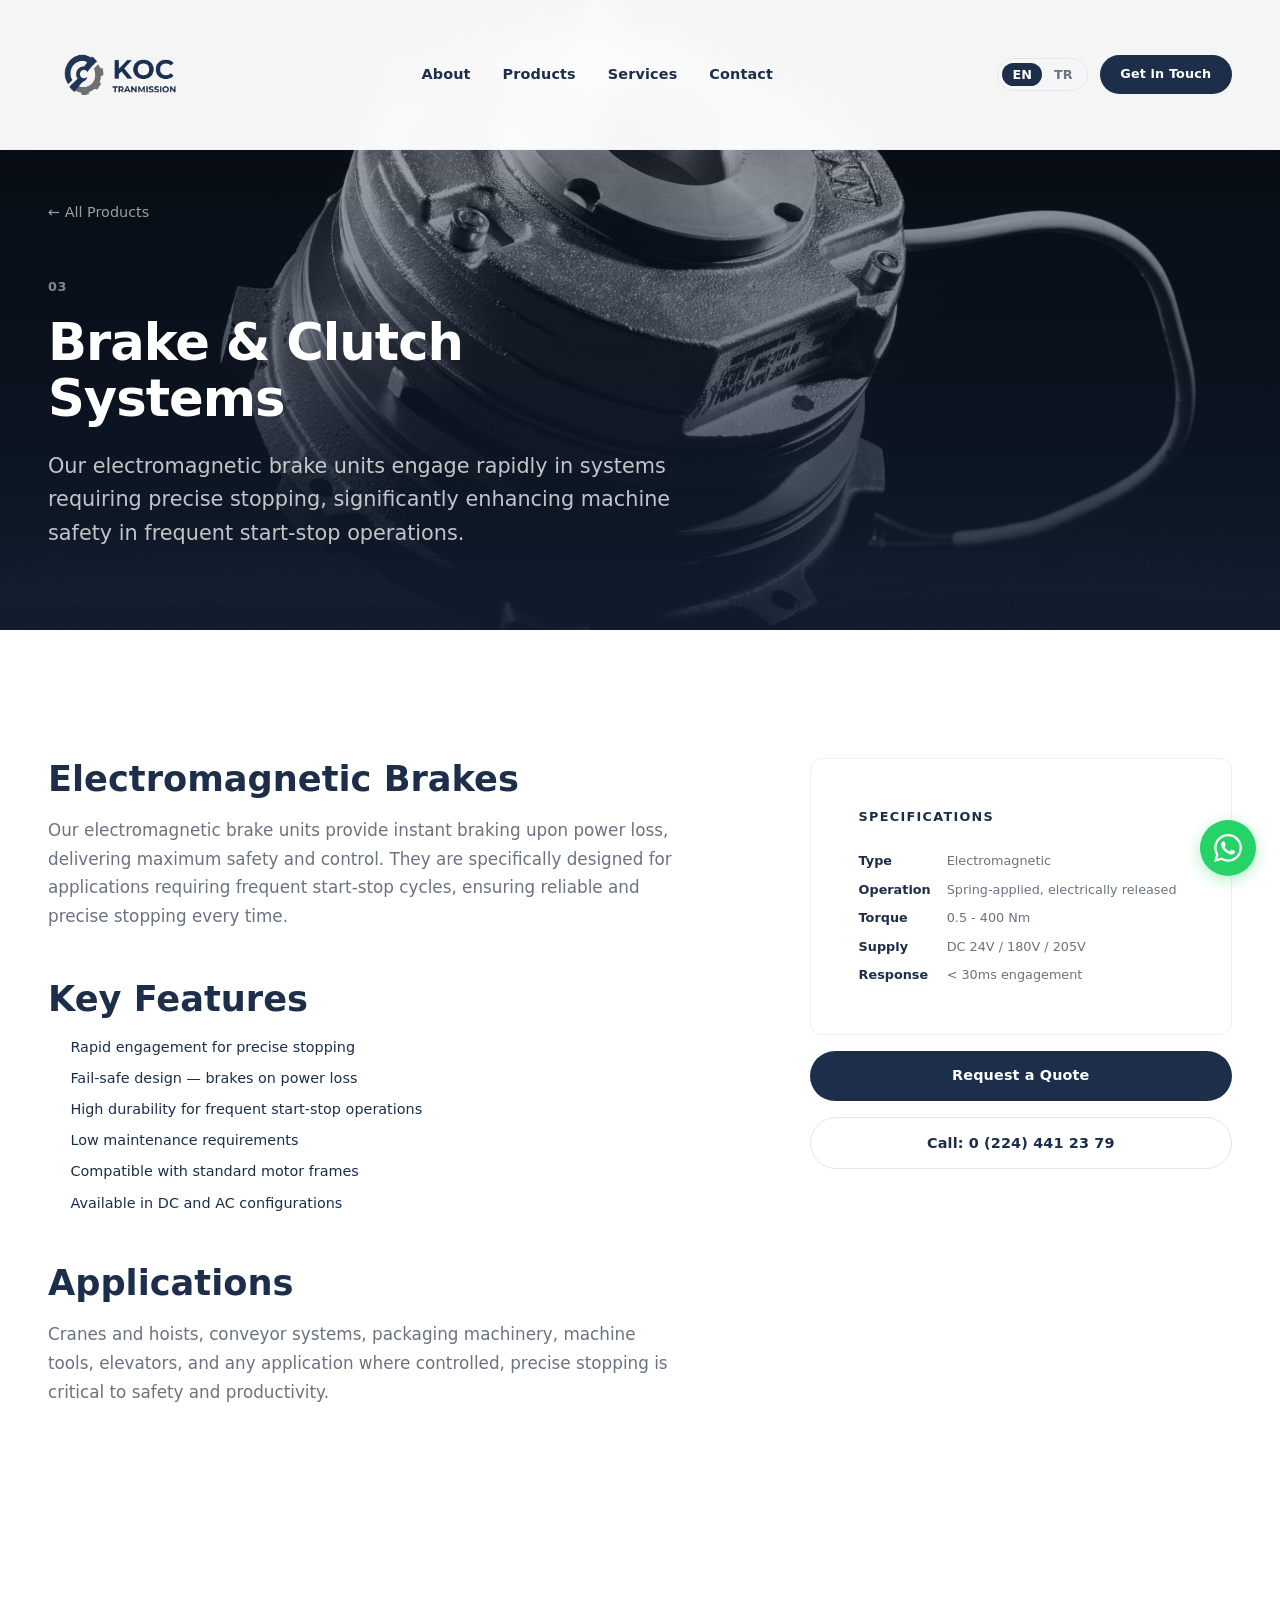
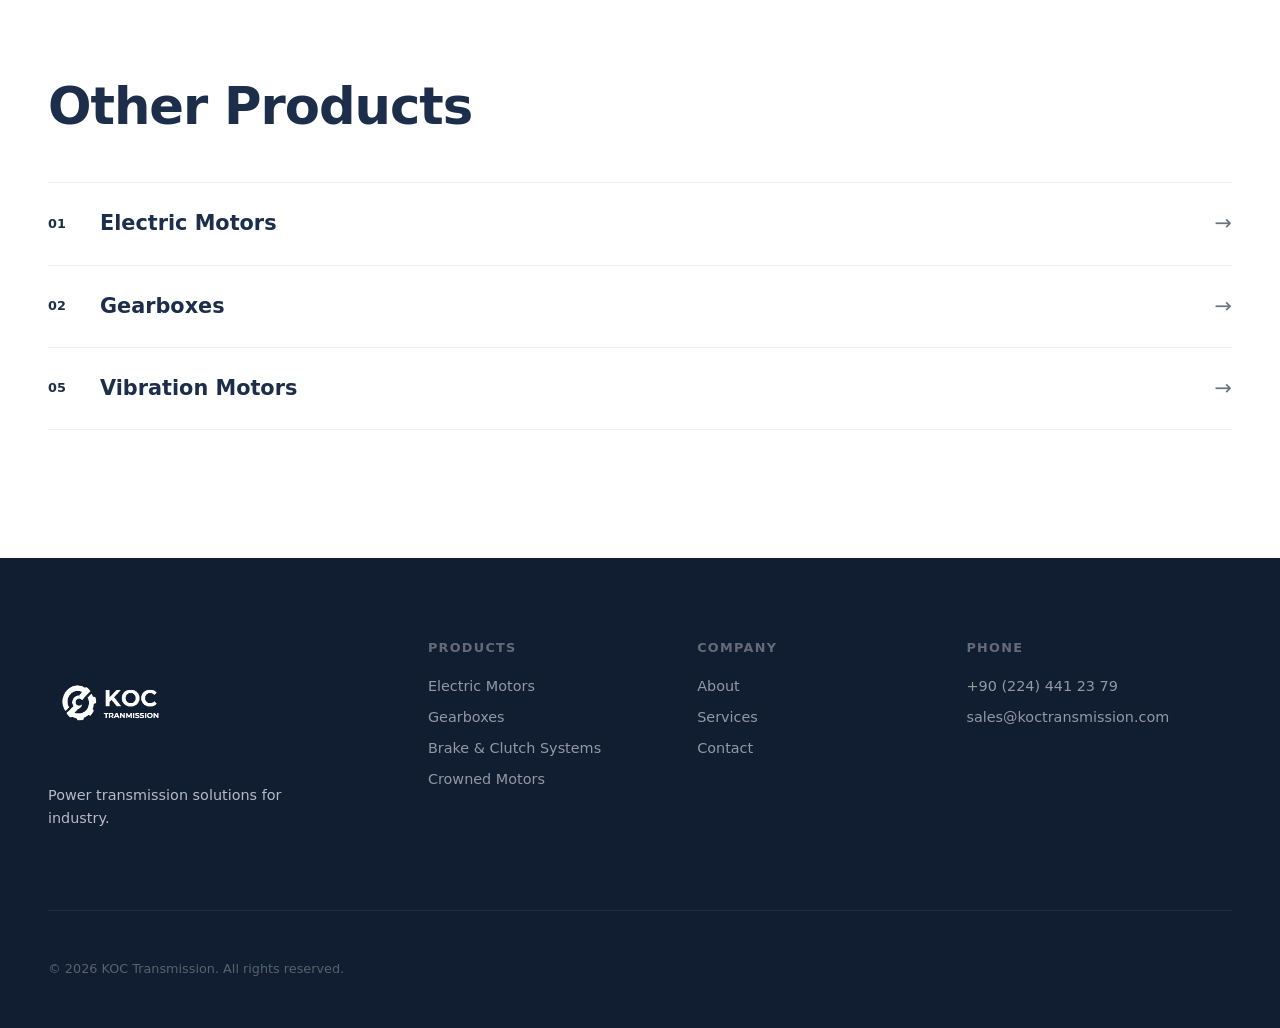
==== commit 49fdea8e: "Remove info@ email, keep sales@ as the only contact email Co-Authored-By: Claude Opus 4.8 (1M contex" ====
--- a/products/brake-clutch-systems.html
+++ b/products/brake-clutch-systems.html
@@ -94,7 +94,7 @@
     </div>
   </section>
 
-  <footer class="footer"><div class="container"><div class="footer__grid"><div class="footer__brand"><img src="../assets/logo.png" alt="KOC Transmission" class="nav__logo-img"><p class="footer__tagline" data-i18n="footer.tagline">Power transmission solutions for industry.</p></div><div class="footer__col"><span class="footer__heading" data-i18n="footer.products">Products</span><a href="electric-motors.html" data-i18n="products.p1.title">Electric Motors</a><a href="gearboxes.html" data-i18n="products.p2.title">Gearboxes</a><a href="brake-clutch-systems.html" data-i18n="products.p3.title">Brake & Clutch Systems</a><a href="crowned-motors.html" data-i18n="products.p7.title">Crowned Motors</a></div><div class="footer__col"><span class="footer__heading" data-i18n="footer.company">Company</span><a href="../index.html#about" data-i18n="nav.about">About</a><a href="../index.html#services" data-i18n="nav.services">Services</a><a href="../index.html#contact" data-i18n="nav.contact">Contact</a></div><div class="footer__col"><span class="footer__heading" data-i18n="contact.phone">Phone</span><a href="tel:+902244412379">+90 (224) 441 23 79</a><a href="mailto:info@koctransmission.com">info@koctransmission.com</a></div></div><div class="footer__bottom"><p>&copy; 2026 KOC Transmission. <span data-i18n="footer.rights">All rights reserved.</span></p></div></div></footer>
+  <footer class="footer"><div class="container"><div class="footer__grid"><div class="footer__brand"><img src="../assets/logo.png" alt="KOC Transmission" class="nav__logo-img"><p class="footer__tagline" data-i18n="footer.tagline">Power transmission solutions for industry.</p></div><div class="footer__col"><span class="footer__heading" data-i18n="footer.products">Products</span><a href="electric-motors.html" data-i18n="products.p1.title">Electric Motors</a><a href="gearboxes.html" data-i18n="products.p2.title">Gearboxes</a><a href="brake-clutch-systems.html" data-i18n="products.p3.title">Brake & Clutch Systems</a><a href="crowned-motors.html" data-i18n="products.p7.title">Crowned Motors</a></div><div class="footer__col"><span class="footer__heading" data-i18n="footer.company">Company</span><a href="../index.html#about" data-i18n="nav.about">About</a><a href="../index.html#services" data-i18n="nav.services">Services</a><a href="../index.html#contact" data-i18n="nav.contact">Contact</a></div><div class="footer__col"><span class="footer__heading" data-i18n="contact.phone">Phone</span><a href="tel:+902244412379">+90 (224) 441 23 79</a><a href="mailto:sales@koctransmission.com">sales@koctransmission.com</a></div></div><div class="footer__bottom"><p>&copy; 2026 KOC Transmission. <span data-i18n="footer.rights">All rights reserved.</span></p></div></div></footer>
   <button class="scroll-top" id="scrollTop" aria-label="Scroll to top" title="Scroll to top"><svg viewBox="0 0 24 24" fill="none" stroke="currentColor" stroke-width="2.5" stroke-linecap="round" stroke-linejoin="round" aria-hidden="true"><path d="M18 15l-6-6-6 6"/></svg></button>
   <a href="https://wa.me/905339537777" target="_blank" rel="noopener" class="whatsapp-fab" aria-label="WhatsApp"><svg width="28" height="28" viewBox="0 0 24 24" fill="currentColor"><path d="M17.472 14.382c-.297-.149-1.758-.867-2.03-.967-.273-.099-.471-.148-.67.15-.197.297-.767.966-.94 1.164-.173.199-.347.223-.644.075-.297-.15-1.255-.463-2.39-1.475-.883-.788-1.48-1.761-1.653-2.059-.173-.297-.018-.458.13-.606.134-.133.298-.347.446-.52.149-.174.198-.298.298-.497.099-.198.05-.371-.025-.52-.075-.149-.669-1.612-.916-2.207-.242-.579-.487-.5-.669-.51-.173-.008-.371-.01-.57-.01-.198 0-.52.074-.792.372-.272.297-1.04 1.016-1.04 2.479 0 1.462 1.065 2.875 1.213 3.074.149.198 2.096 3.2 5.077 4.487.709.306 1.262.489 1.694.625.712.227 1.36.195 1.871.118.571-.085 1.758-.719 2.006-1.413.248-.694.248-1.289.173-1.413-.074-.124-.272-.198-.57-.347m-5.421 7.403h-.004a9.87 9.87 0 01-5.031-1.378l-.361-.214-3.741.982.998-3.648-.235-.374a9.86 9.86 0 01-1.51-5.26c.001-5.45 4.436-9.884 9.888-9.884 2.64 0 5.122 1.03 6.988 2.898a9.825 9.825 0 012.893 6.994c-.003 5.45-4.437 9.884-9.885 9.884m8.413-18.297A11.815 11.815 0 0012.05 0C5.495 0 .16 5.335.157 11.892c0 2.096.547 4.142 1.588 5.945L.057 24l6.305-1.654a11.882 11.882 0 005.683 1.448h.005c6.554 0 11.89-5.335 11.893-11.893a11.821 11.821 0 00-3.48-8.413z"/></svg></a>
   <script src="../js/product-detail.js"></script>
